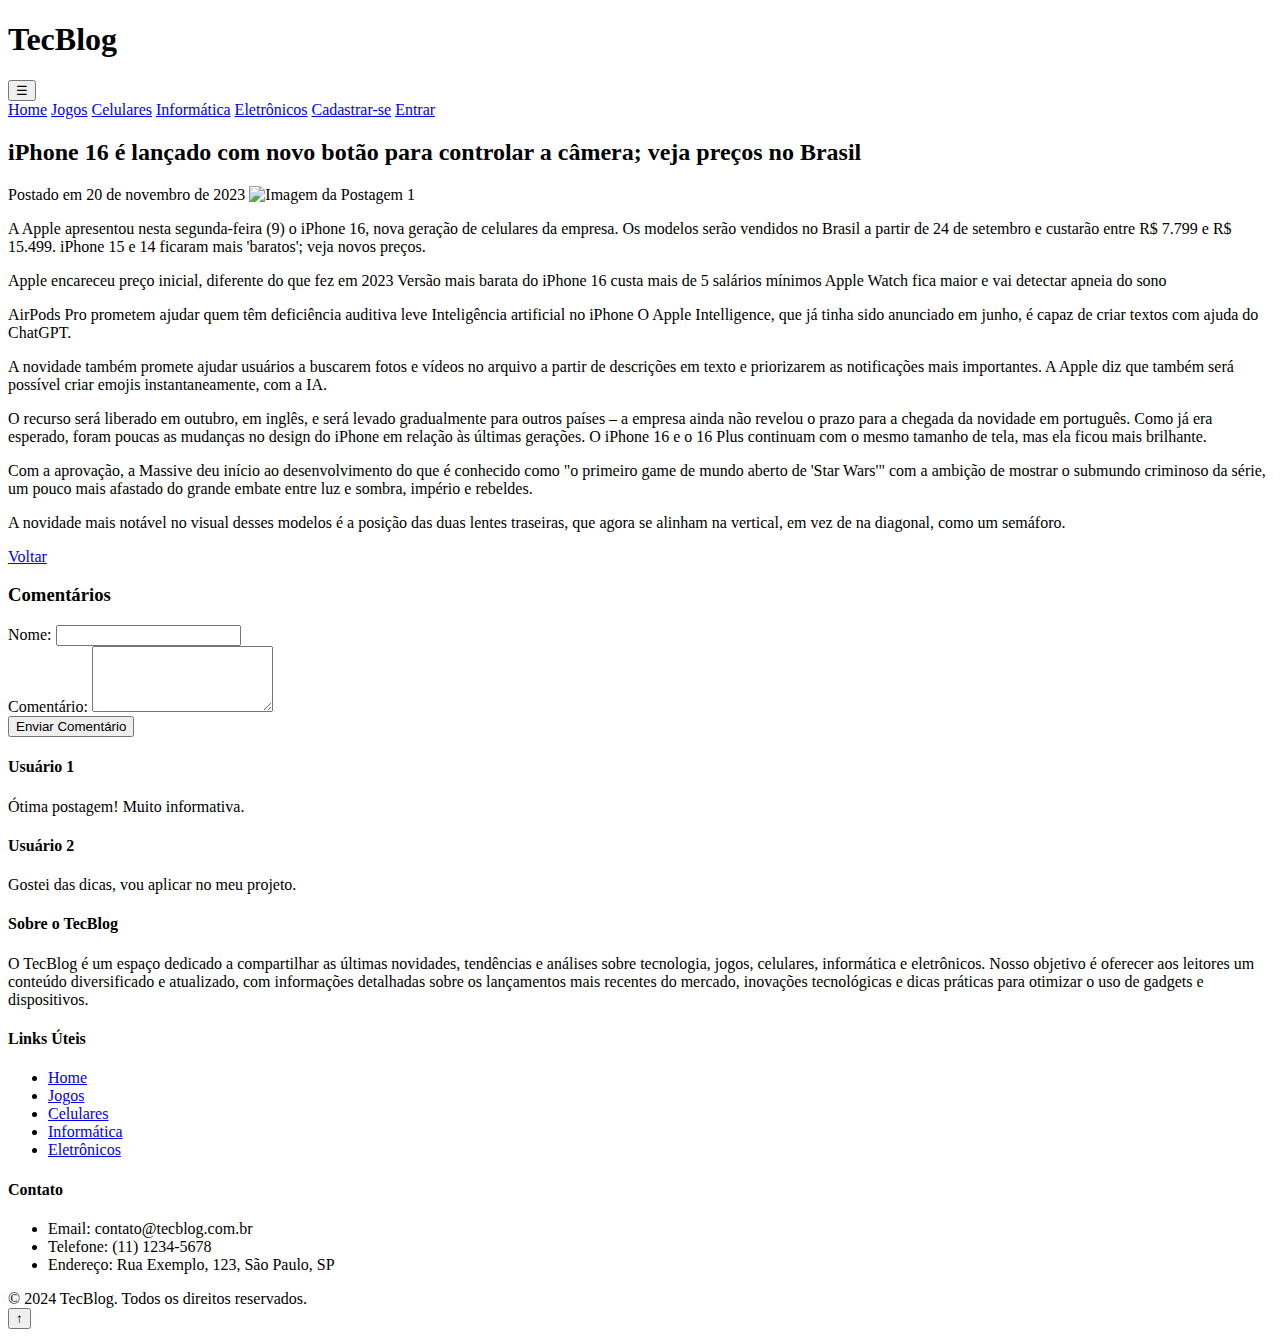
==== celular1.html @ ca18d0cb "Add files via upload" ====
<!DOCTYPE html>
<html lang="pt-br">
  <head>
    <meta charset="UTF-8">
    <meta name="viewport" content="width=device-width, initial-scale=1.0">
    <title>TecBlog - Jogos</title>
    <link rel="stylesheet" href="css/style.css">
    <meta name="description" content="TecBlog - Últimas novidades e análises sobre jogos eletrônicos.">
    <meta name="keywords" content="jogos, games, análises, novidades, tecnologia">
    <meta property="og:title" content="TecBlog - Jogos">
    <link rel="shortcut icon" href="img/images (2).png" type="image/x-icon">
    <meta property="og:description" content="Descubra as últimas novidades e análises sobre jogos eletrônicos no TecBlog.">
    <meta property="og:image" content="images/jogo1.jpg">
    <meta property="og:url" content="https://www.seusite.com.br/jogos.html">
    <meta name="twitter:card" content="summary_large_image">
  </head>
  <body>
    <header>
      <div class="header-container">
        <div class="logo">
          <h1>Tec<span class="branco">Blog</span></h1>
        </div>
        <button class="menu-toggle" aria-label="Abrir Menu">&#9776;</button>
        <nav class="menu">
          <a href="index.html">Home</a>
          <a href="jogos.html">Jogos</a>
          <a href="celulares.html">Celulares</a>
          <a href="informatica.html">Informática</a>
          <a href="eletronicos.html">Eletrônicos</a>
          <a href="cadastro.html">Cadastrar-se</a>
          <a href="login.html">Entrar</a>
        </nav>
      </div>
    </header>

    <main>
      <div class="container">
          <article class="postagem">
              <h2>iPhone 16 é lançado com novo botão para controlar a câmera; veja preços no Brasil</h2>
              <span class="data-postagem">Postado em 20 de novembro de 2023</span>
              <img class="img-post" src="img/iphone.jpg" alt="Imagem da Postagem 1">
              <p>A Apple apresentou nesta segunda-feira (9) o iPhone 16, nova geração de celulares da empresa. Os modelos serão vendidos no Brasil a partir de 24 de setembro e custarão entre R$ 7.799 e R$ 15.499.
                iPhone 15 e 14 ficaram mais 'baratos'; veja novos preços.</p>
              <p> Apple encareceu preço inicial, diferente do que fez em 2023
                Versão mais barata do iPhone 16 custa mais de 5 salários mínimos
                Apple Watch fica maior e vai detectar apneia do sono</p>
              <p>    AirPods Pro prometem ajudar quem têm deficiência auditiva leve
                Inteligência artificial no iPhone
                O Apple Intelligence, que já tinha sido anunciado em junho, é capaz de criar textos com ajuda do ChatGPT.</p>
              <p>    A novidade também promete ajudar usuários a buscarem fotos e vídeos no arquivo a partir de descrições em texto e priorizarem as notificações mais importantes.
                A Apple diz que também será possível criar emojis instantaneamente, com a IA.</p>
              <p>     O recurso será liberado em outubro, em inglês, e será levado gradualmente para outros países – a empresa ainda não revelou o prazo para a chegada da novidade em português.
                Como já era esperado, foram poucas as mudanças no design do iPhone em relação às últimas gerações. O iPhone 16 e o 16 Plus continuam com o mesmo tamanho de tela, mas ela ficou mais brilhante.</p>
              <p>Com a aprovação, a Massive deu início ao desenvolvimento do que é conhecido como "o primeiro game de mundo aberto de 'Star Wars'" com a ambição de mostrar o submundo criminoso da série, um pouco mais afastado do grande embate entre luz e sombra, império e rebeldes.
              </p>
              <p>
                A novidade mais notável no visual desses modelos é a posição das duas lentes traseiras, que agora se alinham na vertical, em vez de na diagonal, como um semáforo.
              </p>

              <a class="btn" href="celulares.html">Voltar</a>
          </article>

          <section class="comentarios">
              <h3>Comentários</h3>
              <form action="#" method="post" class="comentario-form">
                  <div class="form-group">
                      <label for="nome">Nome:</label>
                      <input type="text" id="nome" name="nome" required>
                  </div>
                  <div class="form-group">
                      <label for="comentario">Comentário:</label>
                      <textarea id="comentario" name="comentario" rows="4" required></textarea>
                  </div>
                  <button type="submit" class="btn">Enviar Comentário</button>
              </form>

              <div class="lista-comentarios">
                  <div class="comentario">
                      <h4>Usuário 1</h4>
                      <p>Ótima postagem! Muito informativa.</p>
                  </div>
                  <div class="comentario">
                      <h4>Usuário 2</h4>
                      <p>Gostei das dicas, vou aplicar no meu projeto.</p>
                  </div>
              </div>
          </section>
      </div>
  </main>

    <footer>
      <div class="footer-info">
        <div>
          <h4>Sobre o TecBlog</h4>
          <p>O TecBlog é um espaço dedicado a compartilhar as últimas novidades, tendências e análises sobre tecnologia, jogos, celulares, informática e eletrônicos. Nosso objetivo é oferecer aos leitores um conteúdo diversificado e atualizado, com informações detalhadas sobre os lançamentos mais recentes do mercado, inovações tecnológicas e dicas práticas para otimizar o uso de gadgets e dispositivos.
          </p>
        </div>
        <div>
          <h4>Links Úteis</h4>
          <ul>
            <li><a href="index.html">Home</a></li>
            <li><a href="jogos.html">Jogos</a></li>
            <li><a href="celulares.html">Celulares</a></li>
            <li><a href="informatica.html">Informática</a></li>
            <li><a href="eletronicos.html">Eletrônicos</a></li>
          </ul>
        </div>
        <div>
          <h4>Contato</h4>
          <ul>
            <li>Email: contato@tecblog.com.br</li>
            <li>Telefone: (11) 1234-5678</li>
            <li>Endereço: Rua Exemplo, 123, São Paulo, SP</li>
          </ul>
        </div>
      </div>
      <div class="rodape">
        &copy; 2024 TecBlog. Todos os direitos reservados.
      </div>
    </footer>

     <button id="back-to-top" title="Voltar ao Topo">↑</button>

    <script src="js/script.js"></script>
  </body>
</html>
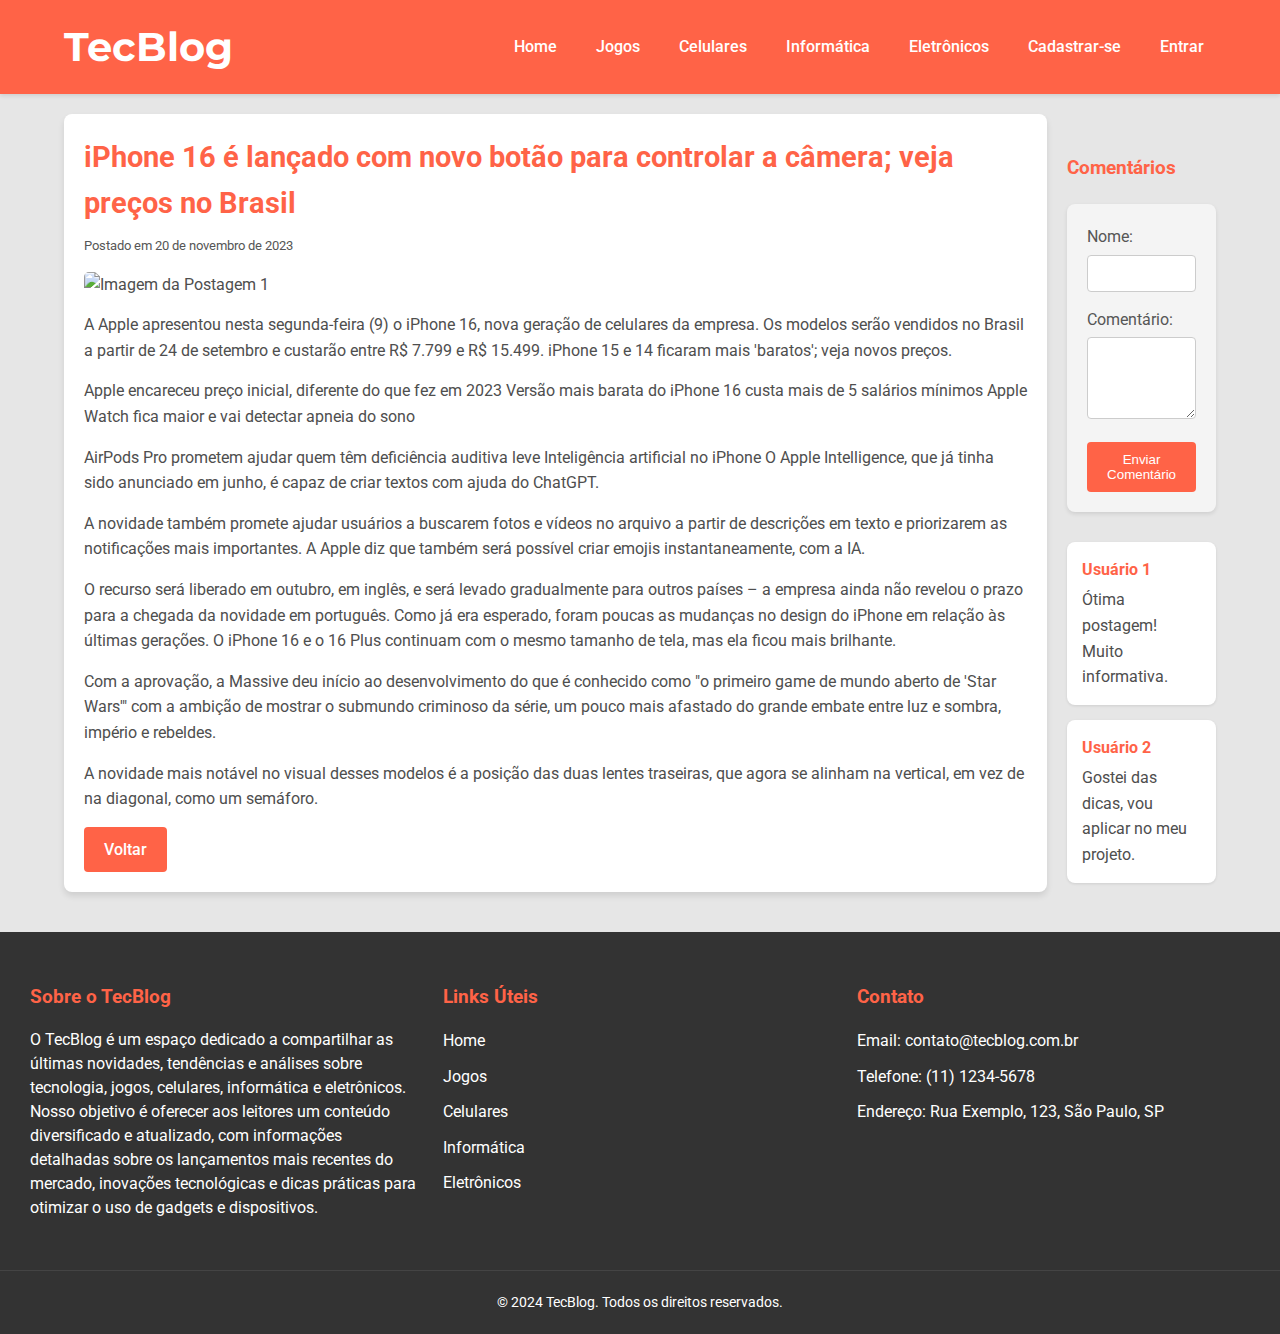
==== commit 57140017: "Update celular1.html" ====
--- a/celular1.html
+++ b/celular1.html
@@ -4,7 +4,7 @@
     <meta charset="UTF-8">
     <meta name="viewport" content="width=device-width, initial-scale=1.0">
     <title>TecBlog - Jogos</title>
-    <link rel="stylesheet" href="css/style.css">
+    <link rel="stylesheet" href="style.css">
     <meta name="description" content="TecBlog - Últimas novidades e análises sobre jogos eletrônicos.">
     <meta name="keywords" content="jogos, games, análises, novidades, tecnologia">
     <meta property="og:title" content="TecBlog - Jogos">
--- a/style.css
+++ b/style.css
@@ -0,0 +1,550 @@
+@import url('https://fonts.googleapis.com/css2?family=Roboto:wght@400;700&family=Montserrat:wght@700&display=swap');
+
+* {
+  margin: 0;
+  padding: 0;
+  box-sizing: border-box;
+}
+
+:root {
+  --mainColor: #ff6347;
+  --contrastColor: #ffffff;
+  --textColor: #4e4e4e;
+  --secondaryTextColor: #565656;
+  --footerBg: #333;
+  --headerBg: var(--mainColor);
+  --sidebarBg: #f4f4f4;
+  --btnHover: #ff4500;
+  --linkHoverBg: var(--contrastColor);
+}
+
+body {
+  font-size: 1rem;
+  font-family: 'Roboto', sans-serif;
+  background: #e6e6e6;
+  color: var(--textColor);
+  line-height: 1.6;
+}
+
+header {
+  background-color: var(--headerBg);
+  padding: 15px 0;
+  box-shadow: 0 2px 4px rgba(0, 0, 0, 0.1);
+}
+
+.header-container {
+  width: 90%;
+  max-width: 1200px;
+  margin: 0 auto;
+  display: flex;
+  align-items: center;
+  justify-content: space-between;
+  position: relative;
+}
+
+.logo {
+  display: flex;
+  align-items: center;
+}
+
+.logo:hover{
+  cursor: pointer;
+}
+
+.logo img {
+  width: 50px;
+  height: auto;
+  margin-right: 10px;
+}
+
+.branco {
+  color: white;
+}
+
+.logo h1 {
+  color: var(--contrastColor);
+  font-family: 'Montserrat', sans-serif;
+  font-size: 2.5rem;
+  transition: transform 0.3s;
+}
+
+.logo h1:hover {
+  transform: scale(1.05);
+  cursor: pointer;
+}
+
+.menu {
+  display: flex;
+  gap: 15px;
+}
+
+.menu a {
+  color: var(--contrastColor);
+  text-decoration: none;
+  padding: 8px 12px;
+  font-weight: 500;
+  transition: background 0.3s, color 0.3s;
+}
+
+.menu a:hover {
+  background: var(--linkHoverBg);
+  color: var(--mainColor);
+  border-radius: 4px;
+}
+
+.menu-toggle {
+  display: none;
+  background: none;
+  border: none;
+  font-size: 2rem;
+  color: var(--contrastColor);
+  cursor: pointer;
+}
+
+
+.banner {
+  position: relative;
+  width: 100%;
+  height: 500px; 
+  overflow: hidden;
+}
+
+.carousel-container {
+  position: relative;
+  width: 100%;
+  height: 100%;
+  overflow: hidden;
+  z-index: 0;
+}
+
+.carousel {
+  display: flex;
+  width: 100%; 
+  height: 100%;
+  transition: transform 0.5s ease-in-out;
+}
+
+.carousel-item {
+  width: 100%; 
+  height: 100%;
+  flex: 1 0 100%; 
+}
+
+.carousel-item img {
+  width: 100%; 
+  height: 100%;
+  object-fit: cover; 
+}
+
+.banner-content {
+  position: absolute;
+  top: 50%;
+  left: 50%;
+  transform: translate(-50%, -50%);
+  color: black;
+  text-align: center;
+  z-index: 1;
+}
+
+
+.carousel-control {
+  position: absolute;
+  top: 50%;
+  transform: translateY(-15%);
+  background-color: var(--mainColor); 
+  color: white;
+  border: none;
+  font-size: 30px;
+  cursor: pointer;
+  z-index: 2;
+  border-radius: 20%; 
+  padding: 10px; 
+  transition: background-color 0.5s, transform 0.5s, box-shadow 0.5s; 
+  box-shadow: 0 4px 8px rgba(0, 0, 0, 0.2); 
+}
+
+.carousel-control:hover {
+  background-color: #ff4500;
+  color: black;
+  transform: scale(1.1); 
+  box-shadow: 0 6px 12px rgba(0, 0, 0, 0.3); 
+}
+
+.prev {
+  left: 10px;
+}
+
+.next {
+  right: 10px;
+}
+
+
+.banner h2 {
+  font-size: 3rem;
+  margin-bottom: 20px;
+}
+
+.banner p {
+  font-size: 1.2rem;
+  margin-bottom: 30px;
+}
+
+.banner-content h2 {
+  color: #ff6347; 
+  font-size: 3rem; 
+}
+
+.banner-content p {
+  color: orange;
+  font-size: 1.2rem;
+}
+
+.banner-content .btn {
+  background-color: #ff6347; 
+  color: #ffffff; 
+  text-decoration: none;
+  padding: 10px 20px;
+  border-radius: 4px;
+  font-weight: 500;
+  transition: background 0.3s, transform 0.3s;
+}
+
+.banner-content .btn:hover {
+  background-color: #ff4500; 
+  transform: scale(1.05);
+}
+
+.banner .btn {
+  color: white;
+  background-color: var(#ff4500); 
+  padding: 10px 20px;
+  text-decoration: none;
+  border-radius: 4px;
+  font-weight: 500;
+  transition: background 0.3s, transform 0.3s, color 0.3s;
+}
+
+.banner .btn:hover {
+  background-color: var(orange);
+  color: black;
+  transform: scale(1.05);
+}
+
+
+.container {
+  width: 90%;
+  max-width: 1200px;
+  margin: 20px auto;
+  display: flex;
+  gap: 20px;
+}
+
+.content {
+  flex: 3;
+}
+
+.postagem {
+  background: var(--contrastColor);
+  padding: 20px;
+  margin-bottom: 20px;
+  border-radius: 8px;
+  box-shadow: 0 4px 6px rgba(0, 0, 0, 0.1);
+  transition: transform 0.3s, box-shadow 0.3s;
+}
+
+.postagem:hover {
+  transform: translateY(-5px);
+  box-shadow: 0 6px 12px rgba(0, 0, 0, 0.15);
+}
+
+.postagem h2, .postagem h3 {
+  color: var(--mainColor);
+  margin-bottom: 10px;
+  font-size: 1.8rem;
+}
+
+.data-postagem {
+  font-size: 0.8rem;
+  color: var(--secondaryTextColor);
+  margin-bottom: 15px;
+  display: block;
+}
+
+.img-post {
+  width: 100%;
+  height: auto;
+  margin-bottom: 15px;
+  border-radius: 5px;
+}
+
+.postagem p {
+  margin-bottom: 15px;
+}
+
+.btn {
+  display: inline-block;
+  padding: 10px 20px;
+  background-color: var(--mainColor);
+  color: var(--contrastColor);
+  text-decoration: none;
+  border-radius: 4px;
+  font-weight: 500;
+  transition: background 0.3s, transform 0.3s;
+}
+
+.btn:hover {
+  background-color: var(--btnHover);
+  transform: scale(1.05);
+}
+
+.sidebar {
+  flex: 1;
+}
+
+.widget {
+  background-color: var(--sidebarBg);
+  padding: 15px;
+  margin-bottom: 20px;
+  border-radius: 8px;
+  box-shadow: 0 2px 4px rgba(0, 0, 0, 0.1);
+}
+
+.widget h3 {
+  margin-bottom: 10px;
+  color: var(--secondaryTextColor);
+  border-bottom: 2px solid var(--mainColor);
+  padding-bottom: 5px;
+  font-size: 1.2rem;
+}
+
+.postagem-lateral {
+  margin-bottom: 15px;
+}
+
+.postagem-lateral p {
+  font-size: 0.9rem;
+  margin-bottom: 5px;
+}
+
+.postagem-lateral a {
+  color: var(--mainColor);
+  text-decoration: none;
+  font-size: 0.9rem;
+  transition: color 0.3s;
+}
+
+.postagem-lateral a:hover {
+  color: var(--btnHover);
+}
+
+.categorias {
+  list-style: none;
+}
+
+.categorias li {
+  margin-bottom: 10px;
+}
+
+.categorias a {
+  color: var(--mainColor);
+  text-decoration: none;
+  transition: color 0.3s;
+}
+
+.categorias a:hover {
+  color: var(--btnHover);
+}
+
+.comentarios {
+  margin-top: 40px;
+}
+
+.comentarios h3 {
+  margin-bottom: 20px;
+  color: var(--mainColor);
+}
+
+.comentario-form {
+  background: var(--sidebarBg);
+  padding: 20px;
+  border-radius: 8px;
+  margin-bottom: 30px;
+  box-shadow: 0 2px 4px rgba(0, 0, 0, 0.1);
+}
+
+.form-group {
+  margin-bottom: 15px;
+}
+
+.form-group label {
+  display: block;
+  margin-bottom: 5px;
+  color: var(--secondaryTextColor);
+}
+
+.form-group input,
+.form-group textarea {
+  width: 100%;
+  padding: 10px;
+  border: 1px solid #ccc;
+  border-radius: 4px;
+}
+
+.comentario-form .btn {
+  background-color: var(--mainColor);
+  color: var(--contrastColor);
+  border: none;
+  cursor: pointer;
+}
+
+.comentario-form .btn:hover {
+  background-color: var(--btnHover);
+}
+
+.lista-comentarios .comentario {
+  background: var(--contrastColor);
+  padding: 15px;
+  border-radius: 8px;
+  margin-bottom: 15px;
+  box-shadow: 0 1px 3px rgba(0, 0, 0, 0.1);
+}
+
+.lista-comentarios .comentario h4 {
+  margin-bottom: 5px;
+  color: var(--mainColor);
+}
+
+.lista-comentarios .comentario p {
+  color: var(--textColor);
+}
+
+.footer-info {
+  display: flex;
+  justify-content: space-around;
+  flex-wrap: wrap;
+  padding: 40px 20px;
+  background: var(--footerBg);
+  color: var(--contrastColor);
+}
+
+.footer-info div {
+  flex: 1;
+  min-width: 250px;
+  margin: 10px;
+}
+
+.footer-info h4 {
+  margin-bottom: 15px;
+  color: var(--mainColor);
+  font-size: 1.2rem;
+}
+
+.footer-info p {
+  font-size: 1rem;
+  line-height: 1.5;
+}
+
+.footer-info ul {
+  list-style: none;
+}
+
+.footer-info ul li {
+  margin-bottom: 10px;
+}
+
+.footer-info ul li a {
+  color: var(--contrastColor);
+  text-decoration: none;
+  transition: color 0.3s;
+}
+
+.footer-info ul li a:hover {
+  color: var(--mainColor);
+  text-decoration: underline;
+}
+
+footer .rodape {
+  background: var(--footerBg);
+  padding: 20px 0;
+  text-align: center;
+  color: var(--contrastColor);
+  font-size: 0.9rem;
+  border-top: 1px solid #444;
+}
+
+footer .rodape p {
+  margin: 5px 0;
+  font-size: 0.85rem;
+}
+
+#back-to-top {
+  position: fixed;
+  bottom: 40px;
+  right: 40px;
+  display: none;
+  background-color: var(--mainColor);
+  color: var(--contrastColor);
+  border: none;
+  padding: 10px 15px;
+  border-radius: 15px;
+  font-size: 1.5rem;
+  cursor: pointer;
+  transition: background 0.3s, transform 0.3s;
+  z-index: 1000;
+}
+
+#back-to-top:hover {
+  background-color: var(--btnHover);
+  transform: scale(1.1);
+}
+
+
+@media (max-width: 768px) {
+  .menu {
+    display: none;
+    flex-direction: column;
+    width: 100%;
+    background-color: var(--headerBg);
+    position: absolute;
+    top: 60px;
+    left: 0;
+    padding: 10px 0;
+  }
+
+  .menu a {
+    padding: 10px 20px;
+    border-top: 1px solid rgba(255, 255, 255, 0.2);
+  }
+
+  .menu-toggle {
+    display: block;
+  }
+
+  .menu.active {
+    display: flex;
+  }
+}
+
+@media (max-width: 768px) {
+  .footer-info {
+    text-align: center;
+  }
+
+  .footer-info div {
+    margin: 20px 0;
+  }
+}
+
+@media (max-width: 768px) {
+  .banner {
+    padding: 60px 0;
+  }
+
+  .banner h2 {
+    font-size: 2rem;
+  }
+
+  .banner p {
+    font-size: 1rem;
+  }
+}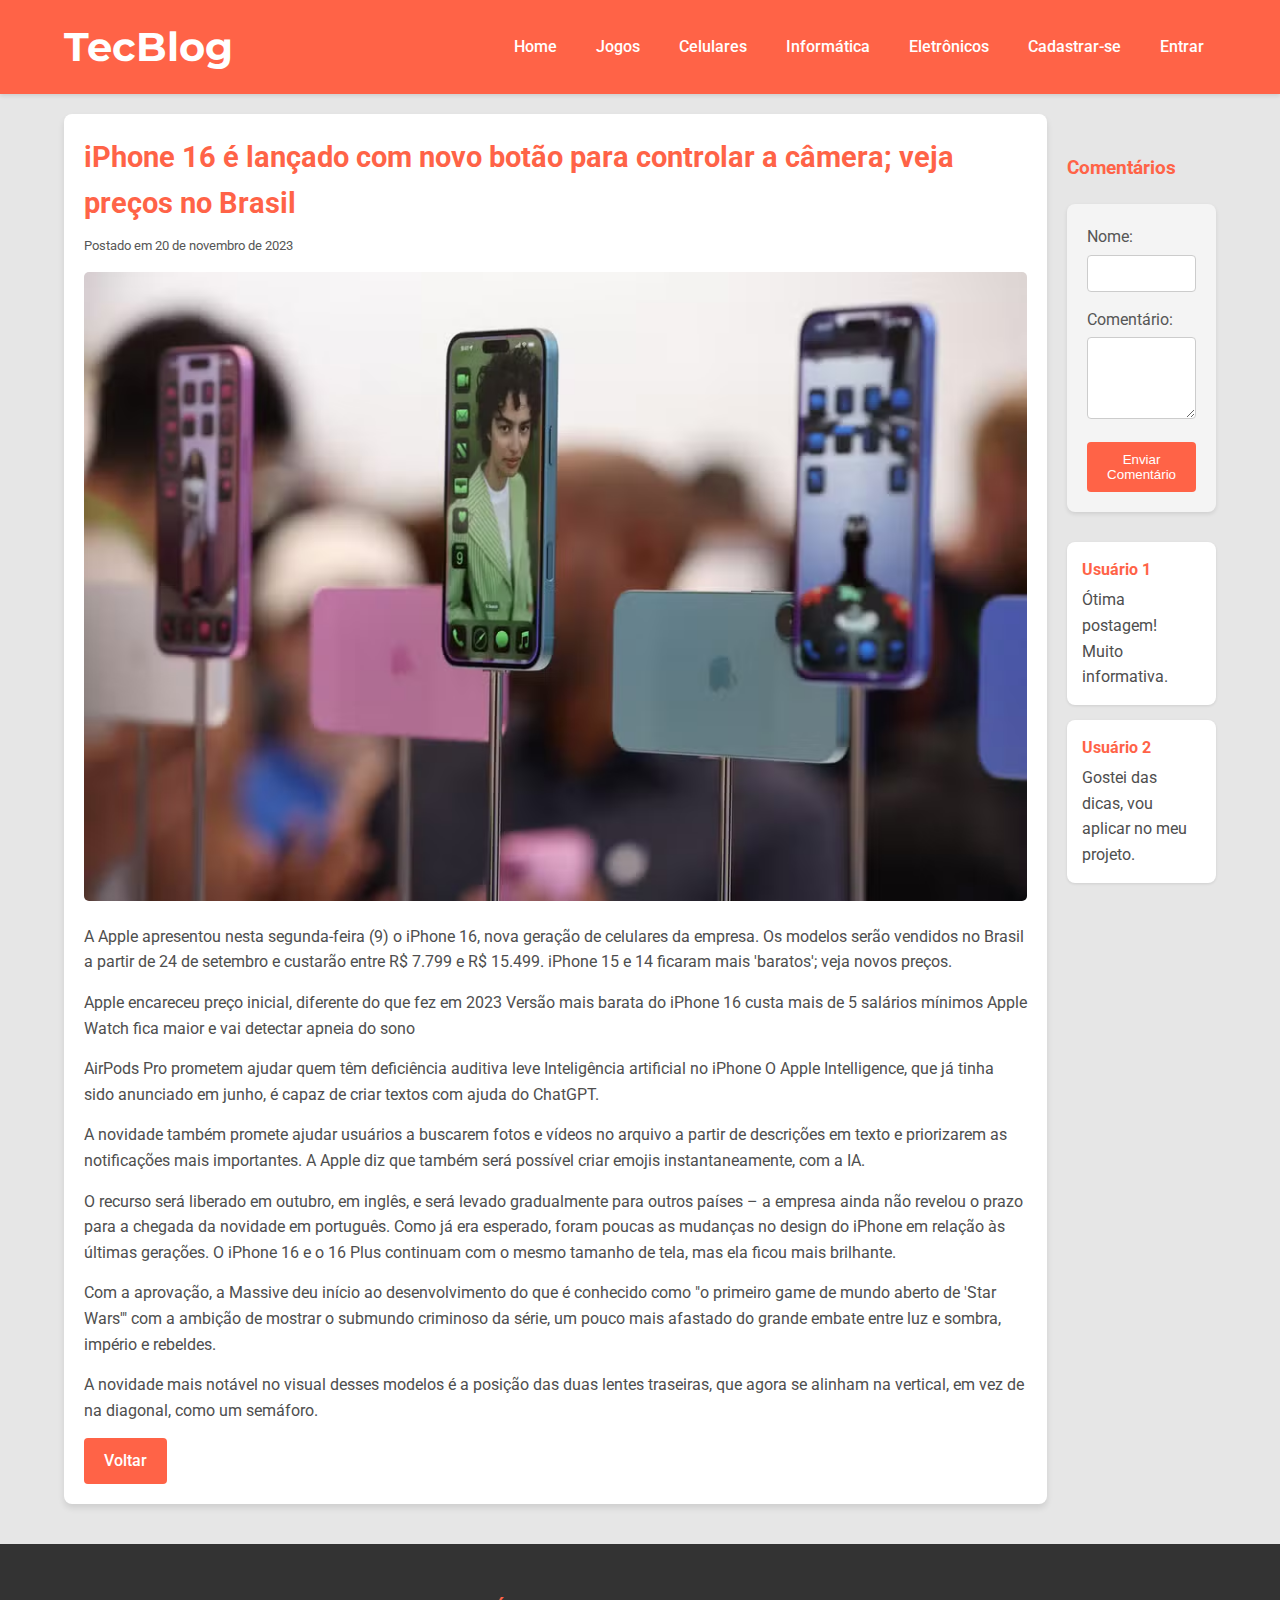
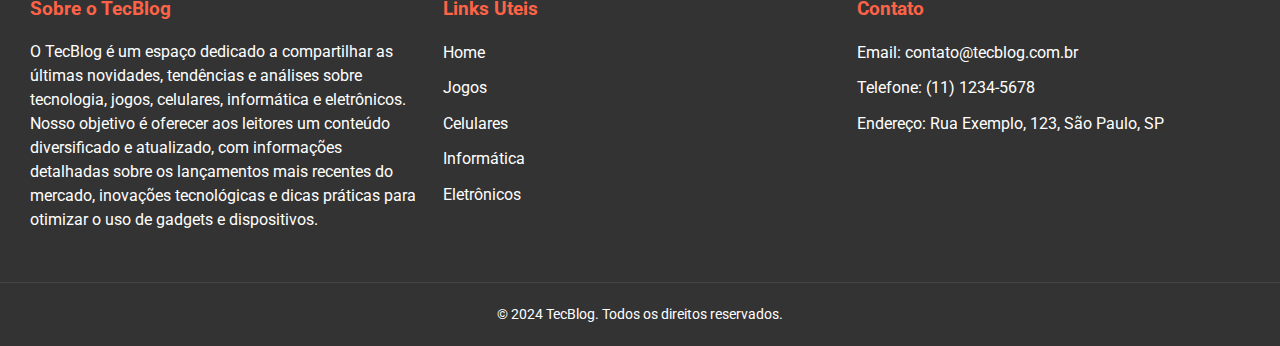
==== commit dd0b57a0: "Update celular1.html" ====
--- a/celular1.html
+++ b/celular1.html
@@ -8,7 +8,7 @@
     <meta name="description" content="TecBlog - Últimas novidades e análises sobre jogos eletrônicos.">
     <meta name="keywords" content="jogos, games, análises, novidades, tecnologia">
     <meta property="og:title" content="TecBlog - Jogos">
-    <link rel="shortcut icon" href="img/images (2).png" type="image/x-icon">
+    <link rel="shortcut icon" href="images (2).png" type="image/x-icon">
     <meta property="og:description" content="Descubra as últimas novidades e análises sobre jogos eletrônicos no TecBlog.">
     <meta property="og:image" content="images/jogo1.jpg">
     <meta property="og:url" content="https://www.seusite.com.br/jogos.html">
@@ -38,7 +38,7 @@
           <article class="postagem">
               <h2>iPhone 16 é lançado com novo botão para controlar a câmera; veja preços no Brasil</h2>
               <span class="data-postagem">Postado em 20 de novembro de 2023</span>
-              <img class="img-post" src="img/iphone.jpg" alt="Imagem da Postagem 1">
+              <img class="img-post" src="iphone.jpg" alt="Imagem da Postagem 1">
               <p>A Apple apresentou nesta segunda-feira (9) o iPhone 16, nova geração de celulares da empresa. Os modelos serão vendidos no Brasil a partir de 24 de setembro e custarão entre R$ 7.799 e R$ 15.499.
                 iPhone 15 e 14 ficaram mais 'baratos'; veja novos preços.</p>
               <p> Apple encareceu preço inicial, diferente do que fez em 2023
